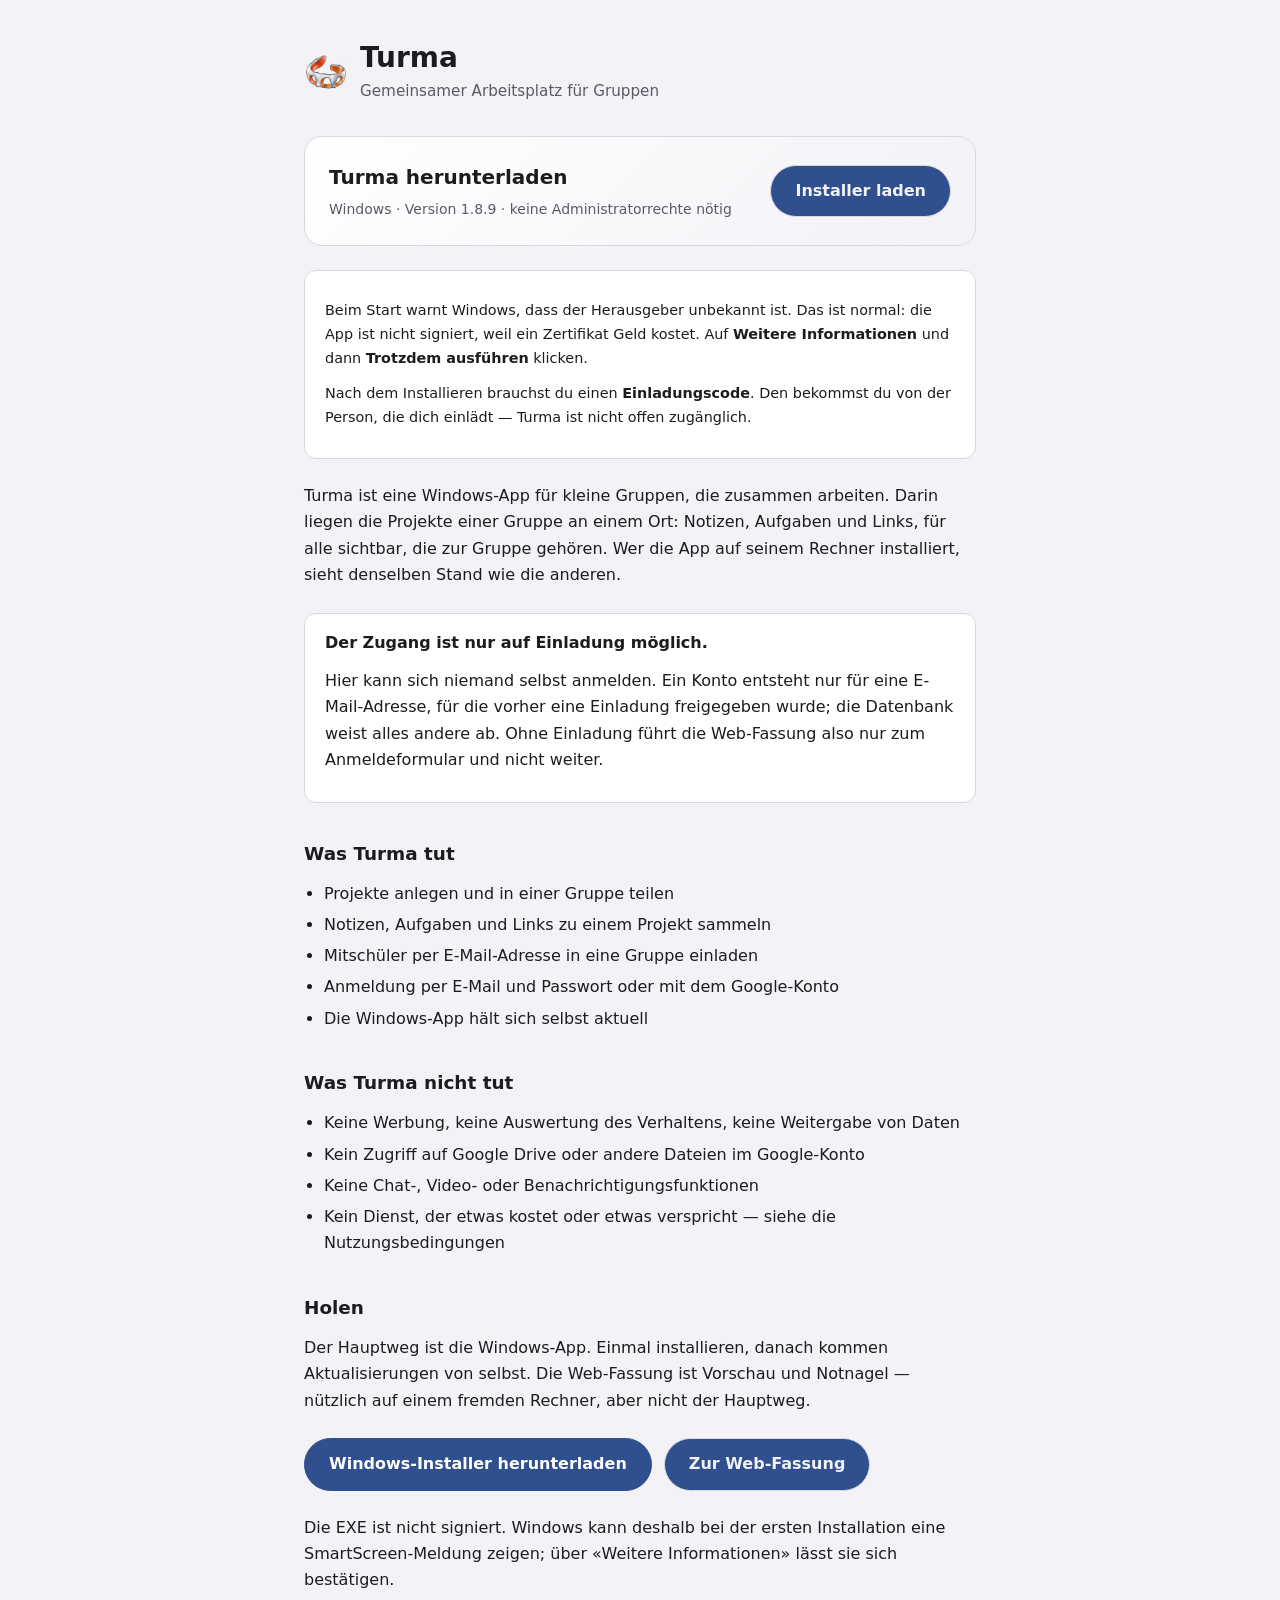
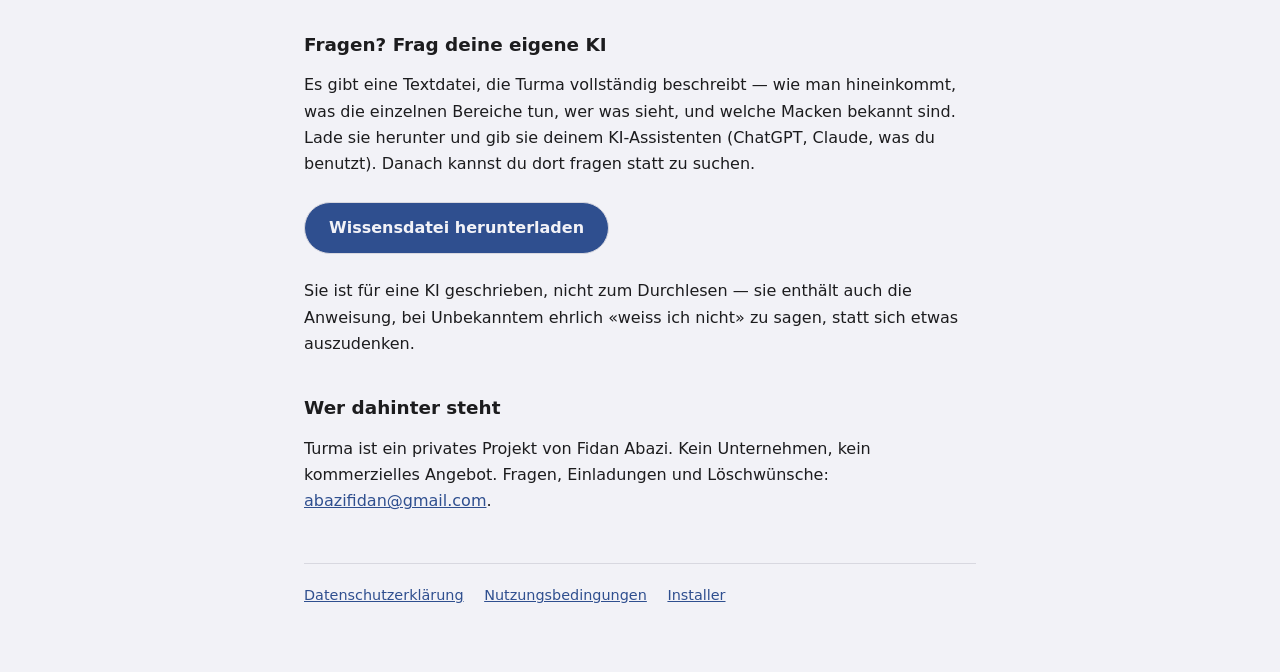
==== index.html @ 3667d367 "Turma Web-Stand aus 51032b6" ====
<!doctype html>
<html lang="de">
  <head>
    <meta charset="UTF-8" />
    <meta name="viewport" content="width=device-width, initial-scale=1.0" />
    <meta http-equiv="Content-Security-Policy" content="default-src 'self'; script-src 'none'; style-src 'self'; img-src 'self'; object-src 'none'; base-uri 'none'; form-action 'none'" />
    <meta name="theme-color" content="#f2f2f7" />
    <meta name="description" content="Turma ist ein gemeinsamer Arbeitsplatz fuer Gruppen, die zusammen an Projekten arbeiten. Zugang nur auf Einladung." />
    <link rel="icon" type="image/png" href="./turma-icon.png" />
    <link rel="stylesheet" href="./seite.css" />
    <title>Turma — gemeinsamer Arbeitsplatz für Projekte</title>
  </head>
  <body>
    <main>
      <header class="kopf">
        <img src="./turma-icon.png" alt="" />
        <div>
          <h1>Turma</h1>
          <p>Gemeinsamer Arbeitsplatz für Gruppen</p>
        </div>
      </header>

      <!-- Der Download steht oben, nicht unten. Wer hierherkommt, hat
           einen Einladungscode in der Hand und will die Datei; alles
           andere kann er danach lesen. Die Versionsnummer setzt
           seite-bauen.cjs ein, damit der Link beim naechsten Release
           nicht auf eine Datei zeigt, die es nicht mehr gibt. -->
      <section class="holen">
        <div>
          <h2>Turma herunterladen</h2>
          <p class="leise">Windows · Version 1.8.9 · keine Administratorrechte nötig</p>
        </div>
        <a class="knopf" href="https://github.com/fiabazi/fiabazi-turma-releases/releases/latest/download/Turma-Setup-1.8.9.exe">
          Installer laden
        </a>
      </section>

      <div class="kasten leise-kasten">
        <p>
          Beim Start warnt Windows, dass der Herausgeber unbekannt ist. Das ist
          normal: die App ist nicht signiert, weil ein Zertifikat Geld kostet.
          Auf <strong>Weitere Informationen</strong> und dann
          <strong>Trotzdem ausführen</strong> klicken.
        </p>
        <p>
          Nach dem Installieren brauchst du einen <strong>Einladungscode</strong>.
          Den bekommst du von der Person, die dich einlädt — Turma ist nicht
          offen zugänglich.
        </p>
      </div>

      <p>
        Turma ist eine Windows-App für kleine Gruppen, die zusammen arbeiten. Darin liegen die
        Projekte einer Gruppe an einem Ort: Notizen, Aufgaben und Links, für
        alle sichtbar, die zur Gruppe gehören. Wer die App auf seinem Rechner
        installiert, sieht denselben Stand wie die anderen.
      </p>

      <div class="kasten">
        <strong>Der Zugang ist nur auf Einladung möglich.</strong>
        <p>
          Hier kann sich niemand selbst anmelden. Ein Konto entsteht nur für
          eine E-Mail-Adresse, für die vorher eine Einladung freigegeben wurde;
          die Datenbank weist alles andere ab. Ohne Einladung führt die
          Web-Fassung also nur zum Anmeldeformular und nicht weiter.
        </p>
      </div>

      <h2>Was Turma tut</h2>
      <ul>
        <li>Projekte anlegen und in einer Gruppe teilen</li>
        <li>Notizen, Aufgaben und Links zu einem Projekt sammeln</li>
        <li>Mitschüler per E-Mail-Adresse in eine Gruppe einladen</li>
        <li>Anmeldung per E-Mail und Passwort oder mit dem Google-Konto</li>
        <li>Die Windows-App hält sich selbst aktuell</li>
      </ul>

      <h2>Was Turma nicht tut</h2>
      <ul>
        <li>Keine Werbung, keine Auswertung des Verhaltens, keine Weitergabe von Daten</li>
        <li>Kein Zugriff auf Google Drive oder andere Dateien im Google-Konto</li>
        <li>Keine Chat-, Video- oder Benachrichtigungsfunktionen</li>
        <li>Kein Dienst, der etwas kostet oder etwas verspricht — siehe die Nutzungsbedingungen</li>
      </ul>

      <h2>Holen</h2>
      <p>
        Der Hauptweg ist die Windows-App. Einmal installieren, danach
        kommen Aktualisierungen von selbst. Die Web-Fassung ist Vorschau und
        Notnagel — nützlich auf einem fremden Rechner, aber nicht der
        Hauptweg.
      </p>
      <div class="knoepfe">
        <a class="knopf wichtig" href="https://github.com/fiabazi/fiabazi-turma-releases/releases/latest">Windows-Installer herunterladen</a>
        <a class="knopf" href="./app/">Zur Web-Fassung</a>
      </div>
      <p>
        Die EXE ist nicht signiert. Windows kann deshalb bei der ersten
        Installation eine SmartScreen-Meldung zeigen; über «Weitere
        Informationen» lässt sie sich bestätigen.
      </p>

      <h2>Fragen? Frag deine eigene KI</h2>
      <p>
        Es gibt eine Textdatei, die Turma vollständig beschreibt — wie man
        hineinkommt, was die einzelnen Bereiche tun, wer was sieht, und
        welche Macken bekannt sind. Lade sie herunter und gib sie deinem
        KI-Assistenten (ChatGPT, Claude, was du benutzt). Danach kannst du
        dort fragen statt zu suchen.
      </p>
      <div class="knoepfe">
        <a class="knopf" href="./turma-fuer-deine-ki.md" download>Wissensdatei herunterladen</a>
      </div>
      <p>
        Sie ist für eine KI geschrieben, nicht zum Durchlesen — sie enthält
        auch die Anweisung, bei Unbekanntem ehrlich «weiss ich nicht» zu
        sagen, statt sich etwas auszudenken.
      </p>

      <h2>Wer dahinter steht</h2>
      <p>
        Turma ist ein privates Projekt von Fidan Abazi. Kein Unternehmen,
        kein kommerzielles Angebot. Fragen,
        Einladungen und Löschwünsche:
        <a href="mailto:abazifidan@gmail.com">abazifidan@gmail.com</a>.
      </p>

      <footer>
        <a href="./datenschutz.html">Datenschutzerklärung</a>
        <a href="./nutzungsbedingungen.html">Nutzungsbedingungen</a>
        <a href="https://github.com/fiabazi/fiabazi-turma-releases/releases/latest">Installer</a>
      </footer>
    </main>
  </body>
</html>
---- seite.css ----
/* Die drei oeffentlichen Seiten. Kein JavaScript, eine Datei Stil.
   Google ruft diese Seiten maschinell ab; sie muessen auch dann lesbar
   sein, wenn nichts laeuft ausser HTML und CSS. */
:root {
  --grund: #f2f2f7;
  --flaeche: #ffffff;
  --rand: #d8d8e0;
  --text: #1c1c1e;
  --leise: #5a5a66;
  --akzent: #2f4f8f;
}
@media (prefers-color-scheme: dark) {
  :root {
    --grund: #16161a;
    --flaeche: #1f1f25;
    --rand: #33333d;
    --text: #f2f2f7;
    --leise: #a3a3b0;
    --akzent: #9ab4ea;
  }
}
* { box-sizing: border-box; }
body {
  margin: 0;
  padding: 2.5rem 1rem 4rem;
  background: var(--grund);
  color: var(--text);
  font: 16px/1.65 -apple-system, "Segoe UI", system-ui, sans-serif;
}
main { max-width: 42rem; margin: 0 auto; }
header.kopf { display: flex; align-items: center; gap: 0.75rem; margin-bottom: 2rem; }
header.kopf img { width: 44px; height: 44px; border-radius: 10px; }
header.kopf p { margin: 0; color: var(--leise); font-size: 0.95rem; }
h1 { font-size: 1.75rem; line-height: 1.25; margin: 0 0 0.25rem; }
h2 { font-size: 1.15rem; margin: 2.25rem 0 0.5rem; }
h3 { font-size: 1rem; margin: 1.5rem 0 0.25rem; }
p, ul { margin: 0.75rem 0; }
ul { padding-left: 1.25rem; }
li { margin: 0.3rem 0; }
a { color: var(--akzent); }
.kasten {
  background: var(--flaeche);
  border: 1px solid var(--rand);
  border-radius: 12px;
  padding: 1rem 1.25rem;
  margin: 1.5rem 0;
}
.knoepfe { display: flex; flex-wrap: wrap; gap: 0.75rem; margin: 1.5rem 0; }
.knopf {
  display: inline-block;
  padding: 0.6rem 1.1rem;
  border-radius: 10px;
  border: 1px solid var(--rand);
  background: var(--flaeche);
  color: var(--text);
  text-decoration: none;
  font-weight: 500;
}
.knopf.wichtig { background: var(--akzent); border-color: var(--akzent); color: #ffffff; }
@media (prefers-color-scheme: dark) { .knopf.wichtig { color: #16161a; } }
footer {
  margin-top: 3rem;
  padding-top: 1.25rem;
  border-top: 1px solid var(--rand);
  color: var(--leise);
  font-size: 0.9rem;
}
footer a { margin-right: 1rem; }
dt { font-weight: 600; margin-top: 0.75rem; }
dd { margin: 0.15rem 0 0 0; color: var(--leise); }

/* --- Download ------------------------------------------------------------
   Das Erste auf der Seite, und als Block erkennbar: wer hierherkommt, hat
   einen Code in der Hand und will die Datei. */
.holen {
  display: flex;
  flex-wrap: wrap;
  align-items: center;
  justify-content: space-between;
  gap: 1rem;
  margin: 0 0 1.5rem;
  padding: 1.5rem;
  border-radius: 18px;
  background: linear-gradient(135deg, var(--flaeche), var(--grund));
  border: 1px solid var(--rand);
}
.holen h2 { margin: 0 0 0.25rem; font-size: 1.25rem; }
.holen .leise { margin: 0; color: var(--leise); font-size: 0.875rem; }
.knopf {
  display: inline-block;
  padding: 0.75rem 1.5rem;
  border-radius: 999px;
  background: var(--akzent);
  color: var(--grund);
  font-weight: 600;
  text-decoration: none;
}
.knopf:hover { filter: brightness(1.08); }
.leise-kasten { font-size: 0.9rem; }
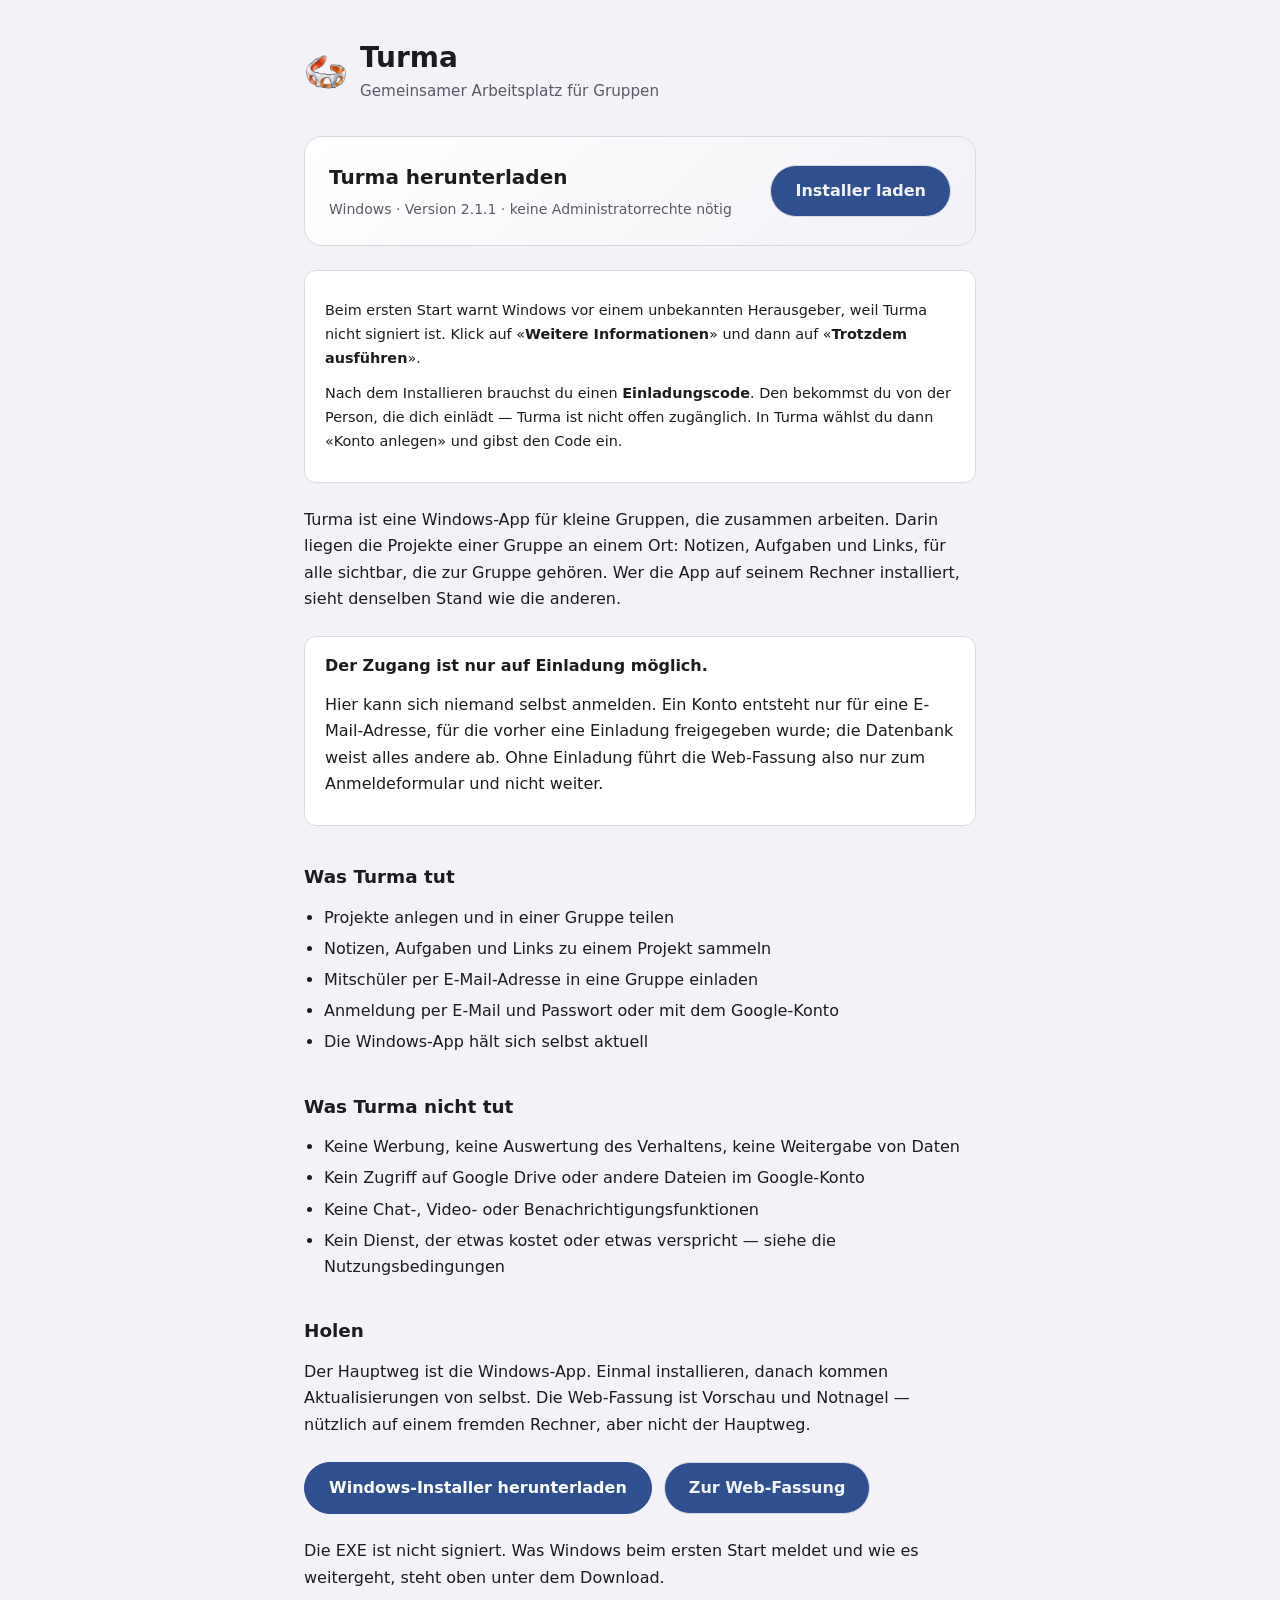
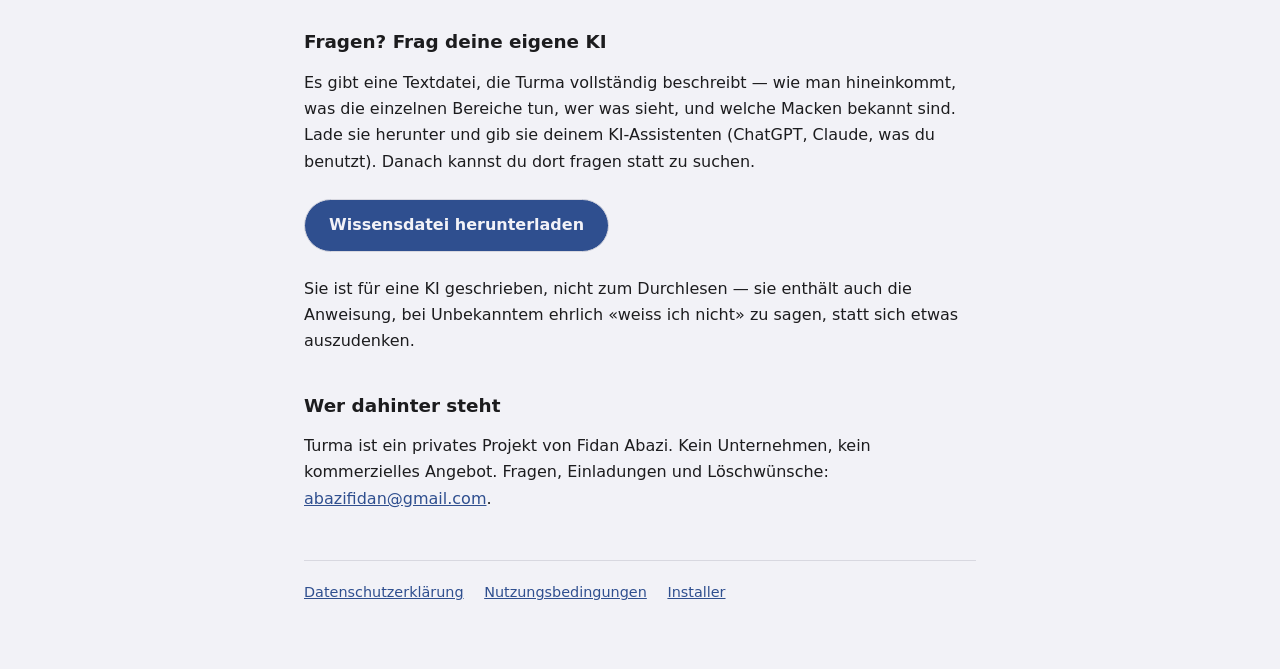
==== commit 31cdcea1: "Turma Web-Stand aus 658f016" ====
--- a/index.html
+++ b/index.html
@@ -28,24 +28,26 @@
       <section class="holen">
         <div>
           <h2>Turma herunterladen</h2>
-          <p class="leise">Windows · Version 1.8.9 · keine Administratorrechte nötig</p>
+          <p class="leise">Windows · Version 2.1.1 · keine Administratorrechte nötig</p>
         </div>
-        <a class="knopf" href="https://github.com/fiabazi/fiabazi-turma-releases/releases/latest/download/Turma-Setup-1.8.9.exe">
+        <a class="knopf" href="https://github.com/fiabazi/fiabazi-turma-releases/releases/latest/download/Turma-Setup-2.1.1.exe">
           Installer laden
         </a>
       </section>
 
       <div class="kasten leise-kasten">
+        <!-- Diese zwei Saetze stehen wortgleich im Begleittext, den die App
+             zum Einladungscode erzeugt (src/shared/einladung.ts). Ein Test
+             prueft, dass beide Stellen dasselbe sagen. -->
         <p>
-          Beim Start warnt Windows, dass der Herausgeber unbekannt ist. Das ist
-          normal: die App ist nicht signiert, weil ein Zertifikat Geld kostet.
-          Auf <strong>Weitere Informationen</strong> und dann
-          <strong>Trotzdem ausführen</strong> klicken.
+          Beim ersten Start warnt Windows vor einem unbekannten Herausgeber, weil Turma nicht signiert ist.
+          Klick auf «<strong>Weitere Informationen</strong>» und dann auf «<strong>Trotzdem ausführen</strong>».
         </p>
         <p>
           Nach dem Installieren brauchst du einen <strong>Einladungscode</strong>.
           Den bekommst du von der Person, die dich einlädt — Turma ist nicht
-          offen zugänglich.
+          offen zugänglich. In Turma wählst du dann «Konto anlegen» und gibst
+          den Code ein.
         </p>
       </div>
 
@@ -95,9 +97,8 @@
         <a class="knopf" href="./app/">Zur Web-Fassung</a>
       </div>
       <p>
-        Die EXE ist nicht signiert. Windows kann deshalb bei der ersten
-        Installation eine SmartScreen-Meldung zeigen; über «Weitere
-        Informationen» lässt sie sich bestätigen.
+        Die EXE ist nicht signiert. Was Windows beim ersten Start meldet und
+        wie es weitergeht, steht oben unter dem Download.
       </p>
 
       <h2>Fragen? Frag deine eigene KI</h2>
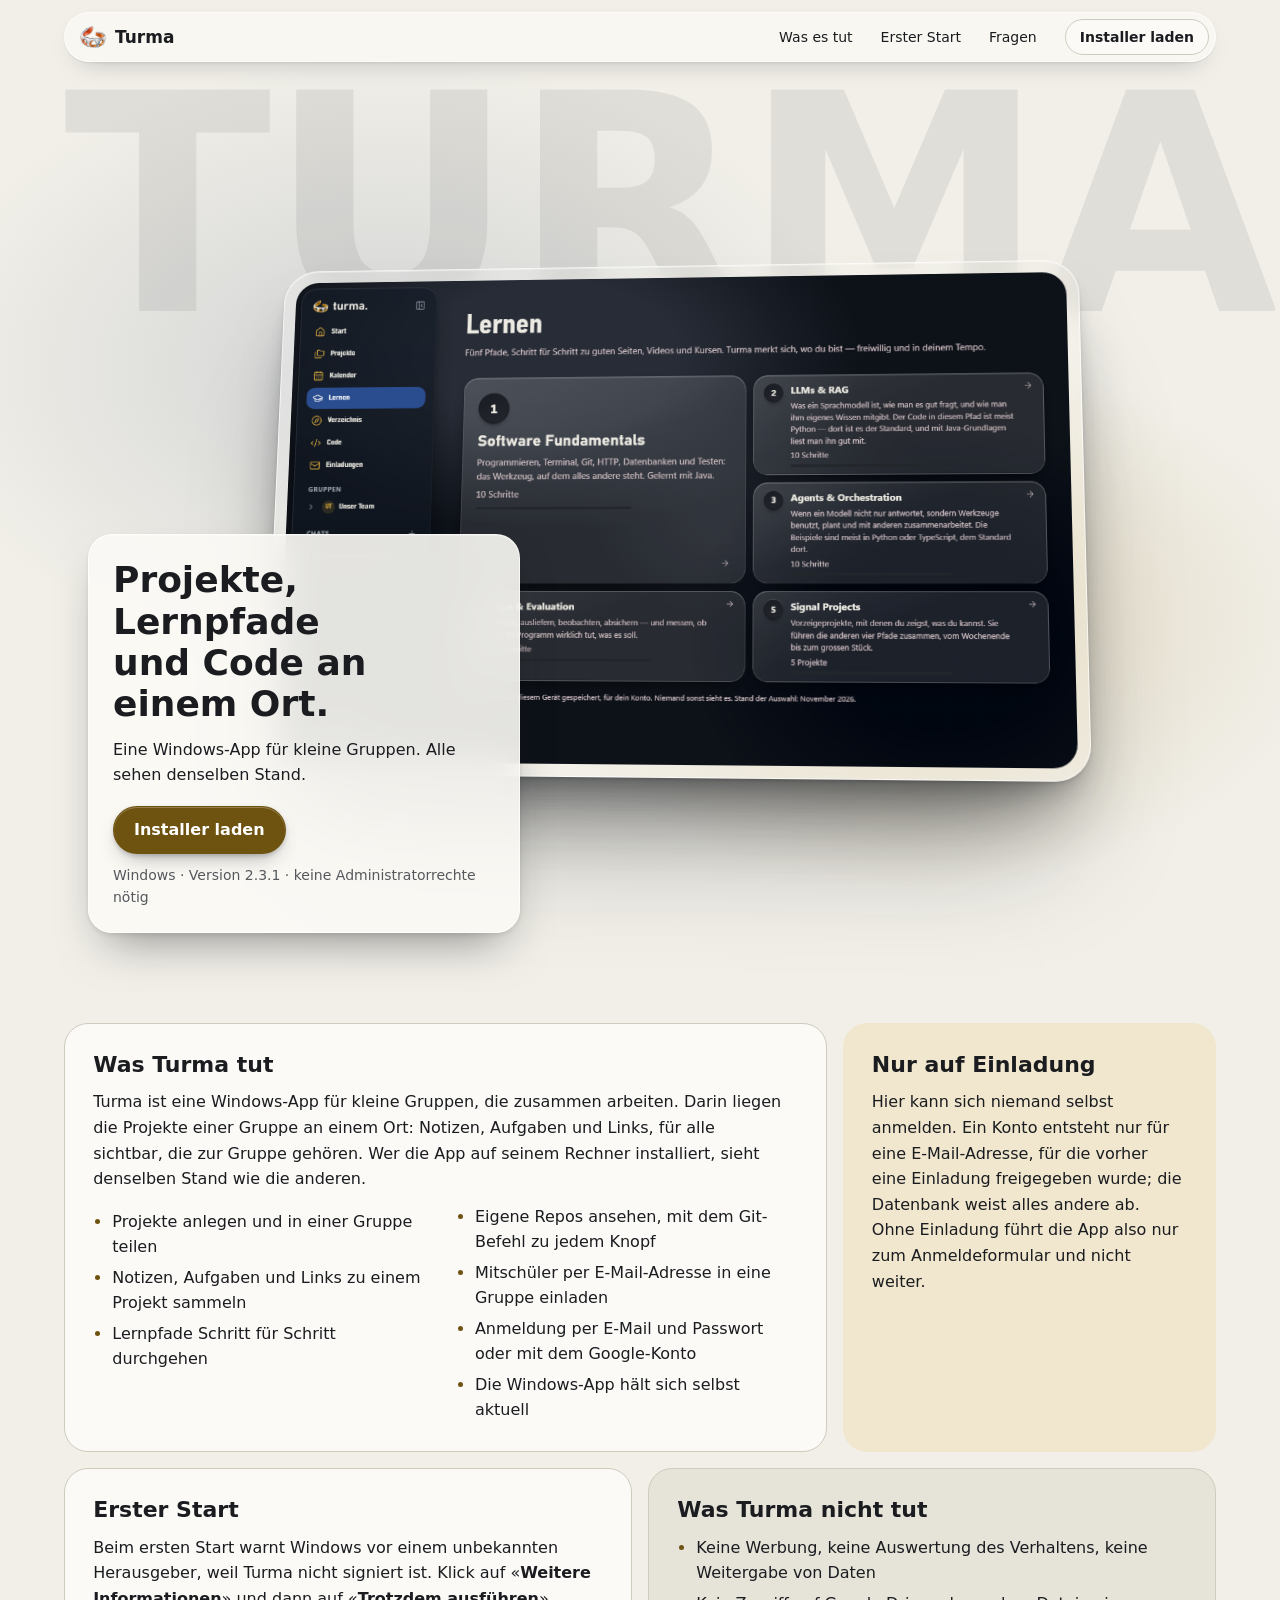
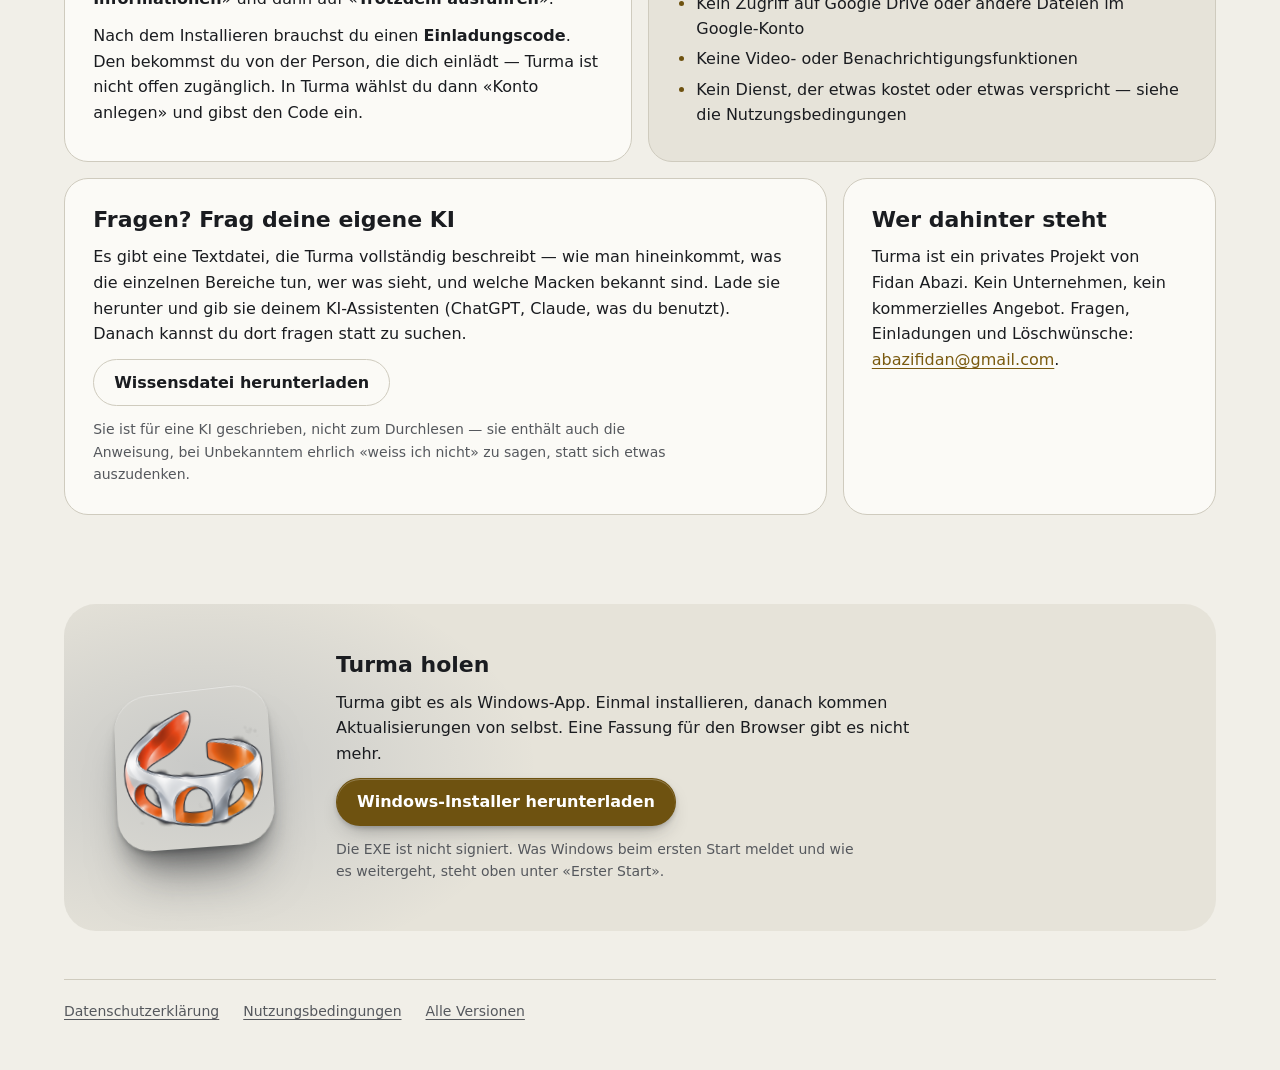
==== commit ced32117: "Turma Download-Seite aus 77675c7" ====
--- a/index.html
+++ b/index.html
@@ -4,133 +4,164 @@
     <meta charset="UTF-8" />
     <meta name="viewport" content="width=device-width, initial-scale=1.0" />
     <meta http-equiv="Content-Security-Policy" content="default-src 'self'; script-src 'none'; style-src 'self'; img-src 'self'; object-src 'none'; base-uri 'none'; form-action 'none'" />
-    <meta name="theme-color" content="#f2f2f7" />
+    <meta name="theme-color" content="#f1efe8" media="(prefers-color-scheme: light)" />
+    <meta name="theme-color" content="#0d1118" media="(prefers-color-scheme: dark)" />
     <meta name="description" content="Turma ist ein gemeinsamer Arbeitsplatz fuer Gruppen, die zusammen an Projekten arbeiten. Zugang nur auf Einladung." />
     <link rel="icon" type="image/png" href="./turma-icon.png" />
-    <link rel="stylesheet" href="./seite.css" />
+    <!-- Die Startseite hat ihren eigenen Stil (landing.css): Farben, Schrift
+         und Rundungen der App. Datenschutz und Nutzungsbedingungen bleiben
+         bei seite.css, schlicht wie bisher. -->
+    <link rel="stylesheet" href="./landing.css" />
     <title>Turma — gemeinsamer Arbeitsplatz für Projekte</title>
   </head>
   <body>
-    <main>
-      <header class="kopf">
-        <img src="./turma-icon.png" alt="" />
-        <div>
-          <h1>Turma</h1>
-          <p>Gemeinsamer Arbeitsplatz für Gruppen</p>
+    <header class="leiste">
+      <a class="marke" href="#oben"><img src="./turma-icon.png" alt="" width="28" height="28" />Turma</a>
+      <nav aria-label="Auf dieser Seite">
+        <a href="#was">Was es tut</a>
+        <a href="#start">Erster Start</a>
+        <a href="#fragen">Fragen</a>
+      </nav>
+      <a class="knopf klein" href="https://github.com/fiabazi/fiabazi-turma-releases/releases/latest/download/Turma-Setup-2.3.1.exe">Installer laden</a>
+    </header>
+
+    <main id="oben">
+      <!-- Die Bühne: das Wort gross dahinter, das Bild der App leicht
+           gekippt davor, der Download als Glaskarte obenauf. Der Download
+           bleibt im ersten Bildschirm: Wer hierherkommt, hat einen
+           Einladungscode in der Hand und will die Datei. Die
+           Versionsnummer setzt seite-bauen.cjs ein, damit der Link beim
+           naechsten Release nicht auf eine Datei zeigt, die es nicht mehr
+           gibt. -->
+      <section class="buehne">
+        <p class="riesenwort" aria-hidden="true">TURMA</p>
+        <div class="buehne-karte">
+          <h1>Projekte, Lernpfade und Code an einem Ort.</h1>
+          <p>Eine Windows-App für kleine Gruppen. Alle sehen denselben Stand.</p>
+          <a class="knopf wichtig" href="https://github.com/fiabazi/fiabazi-turma-releases/releases/latest/download/Turma-Setup-2.3.1.exe">
+            Installer laden
+          </a>
+          <p class="leise">Windows · Version 2.3.1 · keine Administratorrechte nötig</p>
         </div>
-      </header>
-
-      <!-- Der Download steht oben, nicht unten. Wer hierherkommt, hat
-           einen Einladungscode in der Hand und will die Datei; alles
-           andere kann er danach lesen. Die Versionsnummer setzt
-           seite-bauen.cjs ein, damit der Link beim naechsten Release
-           nicht auf eine Datei zeigt, die es nicht mehr gibt. -->
-      <section class="holen">
-        <div>
-          <h2>Turma herunterladen</h2>
-          <p class="leise">Windows · Version 2.1.1 · keine Administratorrechte nötig</p>
+        <div class="buehne-bild">
+          <div class="glasrahmen">
+            <img src="./turma-app.png" width="1280" height="800"
+              alt="Turma im dunklen Design: links die Leiste mit Start, Projekte, Kalender, Lernen, Verzeichnis und Code, rechts der Bereich Lernen mit fünf Lernpfaden als Raster." />
+          </div>
         </div>
-        <a class="knopf" href="https://github.com/fiabazi/fiabazi-turma-releases/releases/latest/download/Turma-Setup-2.1.1.exe">
-          Installer laden
-        </a>
       </section>
 
-      <div class="kasten leise-kasten">
-        <!-- Diese zwei Saetze stehen wortgleich im Begleittext, den die App
-             zum Einladungscode erzeugt (src/shared/einladung.ts). Ein Test
-             prueft, dass beide Stellen dasselbe sagen. -->
-        <p>
-          Beim ersten Start warnt Windows vor einem unbekannten Herausgeber, weil Turma nicht signiert ist.
-          Klick auf «<strong>Weitere Informationen</strong>» und dann auf «<strong>Trotzdem ausführen</strong>».
-        </p>
-        <p>
-          Nach dem Installieren brauchst du einen <strong>Einladungscode</strong>.
-          Den bekommst du von der Person, die dich einlädt — Turma ist nicht
-          offen zugänglich. In Turma wählst du dann «Konto anlegen» und gibst
-          den Code ein.
-        </p>
+      <div class="bento">
+        <section class="zelle zelle-breit" id="was">
+          <h2>Was Turma tut</h2>
+          <p>
+            Turma ist eine Windows-App für kleine Gruppen, die zusammen arbeiten. Darin liegen die
+            Projekte einer Gruppe an einem Ort: Notizen, Aufgaben und Links, für
+            alle sichtbar, die zur Gruppe gehören. Wer die App auf seinem Rechner
+            installiert, sieht denselben Stand wie die anderen.
+          </p>
+          <ul class="zweispaltig">
+            <li>Projekte anlegen und in einer Gruppe teilen</li>
+            <li>Notizen, Aufgaben und Links zu einem Projekt sammeln</li>
+            <li>Lernpfade Schritt für Schritt durchgehen</li>
+            <li>Eigene Repos ansehen, mit dem Git-Befehl zu jedem Knopf</li>
+            <li>Mitschüler per E-Mail-Adresse in eine Gruppe einladen</li>
+            <li>Anmeldung per E-Mail und Passwort oder mit dem Google-Konto</li>
+            <li>Die Windows-App hält sich selbst aktuell</li>
+          </ul>
+        </section>
+
+        <section class="zelle zelle-messing">
+          <h2>Nur auf Einladung</h2>
+          <p>
+            Hier kann sich niemand selbst anmelden. Ein Konto entsteht nur für
+            eine E-Mail-Adresse, für die vorher eine Einladung freigegeben wurde;
+            die Datenbank weist alles andere ab. Ohne Einladung führt die
+            App also nur zum Anmeldeformular und nicht weiter.
+          </p>
+        </section>
+
+        <section class="zelle zelle-halb" id="start">
+          <h2>Erster Start</h2>
+          <!-- Diese zwei Saetze stehen wortgleich im Begleittext, den die App
+               zum Einladungscode erzeugt (src/shared/einladung.ts). Ein Test
+               prueft, dass beide Stellen dasselbe sagen. -->
+          <p>
+            Beim ersten Start warnt Windows vor einem unbekannten Herausgeber, weil Turma nicht signiert ist.
+            Klick auf «<strong>Weitere Informationen</strong>» und dann auf «<strong>Trotzdem ausführen</strong>».
+          </p>
+          <p>
+            Nach dem Installieren brauchst du einen <strong>Einladungscode</strong>.
+            Den bekommst du von der Person, die dich einlädt — Turma ist nicht
+            offen zugänglich. In Turma wählst du dann «Konto anlegen» und gibst
+            den Code ein.
+          </p>
+        </section>
+
+        <section class="zelle zelle-halb zelle-tief">
+          <h2>Was Turma nicht tut</h2>
+          <ul>
+            <li>Keine Werbung, keine Auswertung des Verhaltens, keine Weitergabe von Daten</li>
+            <li>Kein Zugriff auf Google Drive oder andere Dateien im Google-Konto</li>
+            <li>Keine Video- oder Benachrichtigungsfunktionen</li>
+            <li>Kein Dienst, der etwas kostet oder etwas verspricht — siehe die Nutzungsbedingungen</li>
+          </ul>
+        </section>
+
+        <section class="zelle zelle-breit" id="fragen">
+          <h2>Fragen? Frag deine eigene KI</h2>
+          <p>
+            Es gibt eine Textdatei, die Turma vollständig beschreibt — wie man
+            hineinkommt, was die einzelnen Bereiche tun, wer was sieht, und
+            welche Macken bekannt sind. Lade sie herunter und gib sie deinem
+            KI-Assistenten (ChatGPT, Claude, was du benutzt). Danach kannst du
+            dort fragen statt zu suchen.
+          </p>
+          <p>
+            <a class="knopf" href="./turma-fuer-deine-ki.md" download>Wissensdatei herunterladen</a>
+          </p>
+          <p class="leise">
+            Sie ist für eine KI geschrieben, nicht zum Durchlesen — sie enthält
+            auch die Anweisung, bei Unbekanntem ehrlich «weiss ich nicht» zu
+            sagen, statt sich etwas auszudenken.
+          </p>
+        </section>
+
+        <section class="zelle">
+          <h2>Wer dahinter steht</h2>
+          <p>
+            Turma ist ein privates Projekt von Fidan Abazi. Kein Unternehmen,
+            kein kommerzielles Angebot. Fragen,
+            Einladungen und Löschwünsche:
+            <a href="mailto:abazifidan@gmail.com">abazifidan@gmail.com</a>.
+          </p>
+        </section>
       </div>
 
-      <p>
-        Turma ist eine Windows-App für kleine Gruppen, die zusammen arbeiten. Darin liegen die
-        Projekte einer Gruppe an einem Ort: Notizen, Aufgaben und Links, für
-        alle sichtbar, die zur Gruppe gehören. Wer die App auf seinem Rechner
-        installiert, sieht denselben Stand wie die anderen.
-      </p>
+      <section class="schluss">
+        <img class="symbol" src="./turma-icon.png" alt="" width="160" height="160" />
+        <div>
+          <h2>Turma holen</h2>
+          <p>
+            Turma gibt es als Windows-App. Einmal installieren, danach
+            kommen Aktualisierungen von selbst. Eine Fassung für den Browser
+            gibt es nicht mehr.
+          </p>
+          <p>
+            <a class="knopf wichtig" href="https://github.com/fiabazi/fiabazi-turma-releases/releases/latest/download/Turma-Setup-2.3.1.exe">Windows-Installer herunterladen</a>
+          </p>
+          <p class="leise">
+            Die EXE ist nicht signiert. Was Windows beim ersten Start meldet und
+            wie es weitergeht, steht oben unter «Erster Start».
+          </p>
+        </div>
+      </section>
+    </main>
 
-      <div class="kasten">
-        <strong>Der Zugang ist nur auf Einladung möglich.</strong>
-        <p>
-          Hier kann sich niemand selbst anmelden. Ein Konto entsteht nur für
-          eine E-Mail-Adresse, für die vorher eine Einladung freigegeben wurde;
-          die Datenbank weist alles andere ab. Ohne Einladung führt die
-          Web-Fassung also nur zum Anmeldeformular und nicht weiter.
-        </p>
-      </div>
-
-      <h2>Was Turma tut</h2>
-      <ul>
-        <li>Projekte anlegen und in einer Gruppe teilen</li>
-        <li>Notizen, Aufgaben und Links zu einem Projekt sammeln</li>
-        <li>Mitschüler per E-Mail-Adresse in eine Gruppe einladen</li>
-        <li>Anmeldung per E-Mail und Passwort oder mit dem Google-Konto</li>
-        <li>Die Windows-App hält sich selbst aktuell</li>
-      </ul>
-
-      <h2>Was Turma nicht tut</h2>
-      <ul>
-        <li>Keine Werbung, keine Auswertung des Verhaltens, keine Weitergabe von Daten</li>
-        <li>Kein Zugriff auf Google Drive oder andere Dateien im Google-Konto</li>
-        <li>Keine Chat-, Video- oder Benachrichtigungsfunktionen</li>
-        <li>Kein Dienst, der etwas kostet oder etwas verspricht — siehe die Nutzungsbedingungen</li>
-      </ul>
-
-      <h2>Holen</h2>
-      <p>
-        Der Hauptweg ist die Windows-App. Einmal installieren, danach
-        kommen Aktualisierungen von selbst. Die Web-Fassung ist Vorschau und
-        Notnagel — nützlich auf einem fremden Rechner, aber nicht der
-        Hauptweg.
-      </p>
-      <div class="knoepfe">
-        <a class="knopf wichtig" href="https://github.com/fiabazi/fiabazi-turma-releases/releases/latest">Windows-Installer herunterladen</a>
-        <a class="knopf" href="./app/">Zur Web-Fassung</a>
-      </div>
-      <p>
-        Die EXE ist nicht signiert. Was Windows beim ersten Start meldet und
-        wie es weitergeht, steht oben unter dem Download.
-      </p>
-
-      <h2>Fragen? Frag deine eigene KI</h2>
-      <p>
-        Es gibt eine Textdatei, die Turma vollständig beschreibt — wie man
-        hineinkommt, was die einzelnen Bereiche tun, wer was sieht, und
-        welche Macken bekannt sind. Lade sie herunter und gib sie deinem
-        KI-Assistenten (ChatGPT, Claude, was du benutzt). Danach kannst du
-        dort fragen statt zu suchen.
-      </p>
-      <div class="knoepfe">
-        <a class="knopf" href="./turma-fuer-deine-ki.md" download>Wissensdatei herunterladen</a>
-      </div>
-      <p>
-        Sie ist für eine KI geschrieben, nicht zum Durchlesen — sie enthält
-        auch die Anweisung, bei Unbekanntem ehrlich «weiss ich nicht» zu
-        sagen, statt sich etwas auszudenken.
-      </p>
-
-      <h2>Wer dahinter steht</h2>
-      <p>
-        Turma ist ein privates Projekt von Fidan Abazi. Kein Unternehmen,
-        kein kommerzielles Angebot. Fragen,
-        Einladungen und Löschwünsche:
-        <a href="mailto:abazifidan@gmail.com">abazifidan@gmail.com</a>.
-      </p>
-
-      <footer>
-        <a href="./datenschutz.html">Datenschutzerklärung</a>
-        <a href="./nutzungsbedingungen.html">Nutzungsbedingungen</a>
-        <a href="https://github.com/fiabazi/fiabazi-turma-releases/releases/latest">Installer</a>
-      </footer>
-    </main>
+    <footer>
+      <a href="./datenschutz.html">Datenschutzerklärung</a>
+      <a href="./nutzungsbedingungen.html">Nutzungsbedingungen</a>
+      <a href="https://github.com/fiabazi/fiabazi-turma-releases/releases/latest">Alle Versionen</a>
+    </footer>
   </body>
 </html>
--- a/landing.css
+++ b/landing.css
@@ -0,0 +1,246 @@
+/* Die Download-Seite (index.html). Kein JavaScript, eine Datei Stil.
+   Datenschutz und Nutzungsbedingungen bleiben bei seite.css.
+
+   Farben, Schrift und Rundungen sind die der App (src/renderer/src/style.css):
+   hell ist Papier, dunkel ist Tinte auf Marine; Messing sagt, was du tun
+   kannst. Die Werte stehen hier ausgeschrieben, weil die Seite fuer sich
+   gebaut und ausgeliefert wird.
+
+   Vier Mittel, jedes an genau einer Stelle:
+   - Riesenschrift: das Wort „TURMA" hinter der Bühne, reine Zierde.
+   - Glas: der Rahmen um das Bild der App, die Download-Karte, die Leiste.
+     Darunter liegen nur eigene, feste Gründe (Wort, Lichtflecken, das
+     eigene Bild), damit der Kontrast berechenbar bleibt.
+   - Weiches 3D: das gekippte Bild und das Symbol am Schluss, nur aus
+     Neigung und mehrlagigen Schatten.
+   - Bento: die Zellen darunter, verschieden gross und verschieden getönt. */
+:root {
+  color-scheme: light dark;
+  --schrift-marke: Bahnschrift, 'Segoe UI Variable Display', 'Segoe UI', system-ui, sans-serif;
+  --schrift-text: 'Segoe UI Variable Text', 'Segoe UI', system-ui, sans-serif;
+
+  --grund: #f1efe8;
+  --flaeche: #fbfaf6;
+  --tief: #e6e3d9;
+  --text: #1a1c20;
+  --leise: #55585d;
+  --linie: #cfcbbe;
+  --messing: #6e5210;
+  --messing-hover: #5a420b;
+  --messing-weich: #f0e7ce;
+  --auf-messing: #ffffff;
+  --verweis: #7a5a10;
+  --fleck-blau: #1d346126;
+  --fleck-messing: #9a731833;
+  --wort: #1a1c2014;
+  --glas: #fbfaf6b8;
+  --glas-dicht: #fbfaf6e6;
+  --glas-rand: #ffffffb3;
+  --schatten: 26 28 32;
+
+  --rund: 14px;
+  --rund-gross: 24px;
+  --auslauf: cubic-bezier(.16, 1, .3, 1);
+}
+@media (prefers-color-scheme: dark) {
+  :root {
+    --grund: #0d1118;
+    --flaeche: #171b23;
+    --tief: #11151c;
+    --text: #eceae2;
+    --leise: #a3a9b3;
+    --linie: #2c323d;
+    --messing: #d9a93c;
+    --messing-hover: #e8bc57;
+    --messing-weich: #d9a93c24;
+    --auf-messing: #151619;
+    --verweis: #e0b450;
+    --fleck-blau: #2f58a84d;
+    --fleck-messing: #d9a93c26;
+    --wort: #eceae212;
+    --glas: #171b23b3;
+    --glas-dicht: #171b23e6;
+    --glas-rand: #ffffff24;
+    --schatten: 0 0 0;
+  }
+}
+
+*, *::before, *::after { box-sizing: border-box; }
+html { scroll-behavior: smooth; scroll-padding-top: 5rem; }
+body {
+  margin: 0;
+  background: var(--grund);
+  color: var(--text);
+  font: 1rem/1.6 var(--schrift-text);
+  overflow-x: clip;
+}
+::selection { background: var(--messing); color: var(--auf-messing); }
+a { color: var(--verweis); text-underline-offset: .18em; }
+:focus-visible { outline: 2px solid var(--messing); outline-offset: 3px; border-radius: 6px; }
+h1, h2 { margin: 0; font-family: var(--schrift-marke); line-height: 1.15; text-wrap: balance; }
+h2 { font-size: 1.375rem; font-weight: 600; }
+p, ul { margin: .75rem 0 0; }
+ul { padding-left: 1.2rem; }
+li { margin: .3rem 0; }
+li::marker { color: var(--messing); }
+.leise { color: var(--leise); font-size: .875rem; }
+
+/* --- Knöpfe ---------------------------------------------------------------- */
+.knopf {
+  display: inline-flex; align-items: center; justify-content: center;
+  min-height: 44px; padding: .625rem 1.25rem;
+  border: 1px solid var(--linie); border-radius: 999px;
+  background: var(--flaeche); color: var(--text);
+  font-family: var(--schrift-marke); font-weight: 600; text-decoration: none;
+  transition: background-color 160ms var(--auslauf), transform 160ms var(--auslauf);
+}
+.knopf:hover { background: var(--tief); }
+.knopf:active { transform: scale(.97); }
+.knopf.wichtig { border-color: transparent; background: var(--messing); color: var(--auf-messing);
+  box-shadow: 0 1px 0 #ffffff40 inset, 0 2px 4px rgb(var(--schatten) / .18), 0 10px 22px -10px rgb(var(--schatten) / .45); }
+.knopf.wichtig:hover { background: var(--messing-hover); }
+.knopf.klein { min-height: 36px; padding: .375rem .875rem; font-size: .875rem; }
+
+/* --- Leiste oben: eine Glaspille ------------------------------------------- */
+.leiste {
+  position: sticky; top: .75rem; z-index: 10;
+  display: flex; align-items: center; gap: 1rem;
+  width: min(72rem, calc(100% - 2rem)); margin: .75rem auto 0; padding: .375rem .375rem .375rem .875rem;
+  border: 1px solid var(--glas-rand); border-radius: 999px;
+  background: var(--glas); backdrop-filter: blur(16px) saturate(1.2);
+  box-shadow: 0 1px 2px rgb(var(--schatten) / .08), 0 10px 28px -16px rgb(var(--schatten) / .4);
+}
+.marke { display: inline-flex; align-items: center; gap: .5rem; color: var(--text);
+  font-family: var(--schrift-marke); font-weight: 700; font-size: 1.0625rem; text-decoration: none; }
+.marke img { border-radius: 7px; }
+.leiste nav { display: flex; gap: .25rem; margin-left: auto; }
+.leiste nav a { padding: .375rem .75rem; border-radius: 999px; color: var(--text); font-size: .875rem; text-decoration: none; }
+.leiste nav a:hover { background: rgb(var(--schatten) / .07); }
+@media (prefers-color-scheme: dark) { .leiste nav a:hover { background: #ffffff14; } }
+
+/* --- Bühne ----------------------------------------------------------------- */
+main { width: min(72rem, calc(100% - 2rem)); margin: 0 auto; }
+.buehne {
+  position: relative; display: grid; justify-items: center;
+  padding: clamp(.5rem, 1.5vw, 1.25rem) 0 clamp(3rem, 7vw, 6rem);
+}
+/* Zwei weiche Lichtflecken in den Farben des Symbols: Marine und Messing. */
+.buehne::before {
+  content: ''; position: absolute; z-index: -1; inset: -6rem calc(50% - 50vw) 0;
+  background:
+    radial-gradient(42rem 28rem at 30% 38%, var(--fleck-blau), transparent 70%),
+    radial-gradient(36rem 24rem at 72% 62%, var(--fleck-messing), transparent 70%);
+}
+/* Das Wort ist Zierde: aria-hidden im HTML, keine Information. Es wächst
+   mit der Breite; die Überschrift der Seite ist die h1 in der Karte. */
+.riesenwort {
+  margin: 0; max-width: 100%; overflow: clip; white-space: nowrap; user-select: none;
+  font-family: var(--schrift-marke); font-weight: 700; font-stretch: 85%;
+  font-size: clamp(5.5rem, 25vw, 19rem); line-height: .82; letter-spacing: -.01em;
+  color: var(--wort);
+}
+/* Das Bild der App, leicht nach hinten gekippt. Der Rahmen ist Glas: Durch
+   ihn scheint das Wort dahinter, unscharf. */
+.buehne-bild { width: min(52rem, 100%); margin-top: clamp(-5.5rem, -6.5vw, -1.5rem); perspective: 1800px; }
+.glasrahmen {
+  padding: clamp(.375rem, 1vw, .75rem);
+  border: 1px solid var(--glas-rand); border-radius: calc(var(--rund-gross) + .75rem);
+  background: linear-gradient(145deg, #ffffff3d, #ffffff0f 45%, #ffffff24);
+  backdrop-filter: blur(14px) saturate(1.25);
+  transform: rotateX(9deg) rotateY(-5deg) rotateZ(.6deg); transform-origin: 50% 100%;
+  box-shadow:
+    0 1px 0 #ffffff59 inset,
+    0 2px 3px rgb(var(--schatten) / .12),
+    0 14px 24px -10px rgb(var(--schatten) / .28),
+    0 46px 70px -28px rgb(var(--schatten) / .5),
+    0 90px 120px -50px rgb(var(--schatten) / .45);
+}
+.glasrahmen img { display: block; width: 100%; height: auto; border-radius: var(--rund-gross); }
+/* Der eine Moment Bewegung: Das Bild legt sich beim Laden in seine Neigung. */
+@media (prefers-reduced-motion: no-preference) {
+  .glasrahmen { animation: hinlegen 900ms var(--auslauf) both; }
+  @keyframes hinlegen { from { transform: rotateX(20deg) rotateY(-9deg) rotateZ(1.2deg) translateY(1.5rem); } }
+}
+/* Die Download-Karte liegt vorn links auf dem Bild. Fast deckend, damit der
+   Text über dem Bild sicher lesbar bleibt. */
+.buehne-karte {
+  position: relative; z-index: 2; order: 3; justify-self: start;
+  width: min(27rem, 100%); margin-top: clamp(-17rem, -19vw, -3rem); margin-left: clamp(0rem, 2vw, 1.5rem);
+  padding: 1.5rem;
+  border: 1px solid var(--glas-rand); border-radius: var(--rund-gross);
+  background: var(--glas-dicht); backdrop-filter: blur(18px) saturate(1.2);
+  box-shadow: 0 1px 0 #ffffff40 inset, 0 2px 4px rgb(var(--schatten) / .1), 0 24px 48px -20px rgb(var(--schatten) / .5);
+}
+.buehne-karte h1 { font-size: clamp(1.625rem, 1.2rem + 1.6vw, 2.25rem); font-weight: 700; }
+.buehne-karte .knopf { margin-top: 1.125rem; }
+.buehne-karte .leise { margin-top: .625rem; }
+
+/* --- Bento ----------------------------------------------------------------- */
+.bento { display: grid; grid-template-columns: repeat(6, minmax(0, 1fr)); gap: 1rem; }
+.zelle {
+  grid-column: span 2; padding: clamp(1.25rem, 2.2vw, 2rem);
+  border: 1px solid var(--linie); border-radius: var(--rund-gross);
+  background: var(--flaeche);
+}
+.zelle-breit { grid-column: span 4; }
+.zelle-halb { grid-column: span 3; }
+.zelle-messing { border-color: transparent; background: var(--messing-weich); }
+.zelle-tief { background: var(--tief); }
+.zelle p, .zelle li { max-width: 68ch; }
+.zweispaltig { columns: 2 16rem; column-gap: 2.5rem; }
+.zweispaltig li { break-inside: avoid; }
+@media (max-width: 56rem) {
+  .zelle, .zelle-breit, .zelle-halb { grid-column: 1 / -1; }
+}
+
+/* --- Schluss: das Symbol in weichem 3D ------------------------------------- */
+.schluss {
+  display: grid; grid-template-columns: auto minmax(0, 1fr); align-items: center; gap: clamp(1.5rem, 5vw, 4rem);
+  margin: clamp(3rem, 7vw, 6rem) 0 0; padding: clamp(1.5rem, 4vw, 3rem);
+  border-radius: calc(var(--rund-gross) + .5rem);
+  background:
+    radial-gradient(30rem 18rem at 12% 50%, var(--fleck-blau), transparent 70%),
+    var(--tief);
+}
+.schluss p { max-width: 60ch; }
+.symbol {
+  width: clamp(6rem, 16vw, 10rem); height: auto; border-radius: 22%;
+  transform: perspective(900px) rotateX(10deg) rotateY(-14deg) rotateZ(-3deg);
+  box-shadow:
+    0 1px 0 #ffffff66 inset,
+    0 3px 4px rgb(var(--schatten) / .2),
+    0 16px 22px -8px rgb(var(--schatten) / .35),
+    0 40px 50px -22px rgb(var(--schatten) / .55);
+}
+@media (max-width: 40rem) { .schluss { grid-template-columns: minmax(0, 1fr); } }
+
+footer {
+  display: flex; flex-wrap: wrap; gap: .5rem 1.5rem;
+  width: min(72rem, calc(100% - 2rem)); margin: 3rem auto 0; padding: 1.25rem 0 3rem;
+  border-top: 1px solid var(--linie); font-size: .875rem;
+}
+footer a { color: var(--leise); }
+
+/* --- Schmal ---------------------------------------------------------------- */
+@media (max-width: 44rem) {
+  .leiste nav { display: none; }
+  .leiste .knopf { margin-left: auto; }
+  /* Karte zuerst und in voller Breite, das Bild darunter, weniger gekippt. */
+  .buehne-karte { order: 0; width: 100%; margin: clamp(-3rem, -9vw, -1.5rem) 0 0; }
+  .buehne-bild { margin-top: 1.5rem; }
+  .glasrahmen { transform: rotateX(6deg); }
+}
+
+/* --- Wer weniger Durchsicht, mehr Kontrast oder feste Farben will ---------- */
+@media (prefers-reduced-transparency: reduce), (prefers-contrast: more) {
+  .leiste, .buehne-karte { background: var(--flaeche); backdrop-filter: none; border-color: var(--linie); }
+  .glasrahmen { background: var(--tief); backdrop-filter: none; border-color: var(--linie); }
+}
+@media (forced-colors: active) {
+  .leiste, .buehne-karte, .glasrahmen, .zelle, .schluss, .knopf { border: 1px solid CanvasText; backdrop-filter: none; }
+  .riesenwort { display: none; }
+}
+@media print {
+  .leiste, .riesenwort { display: none; }
+  .glasrahmen { transform: none; box-shadow: none; }
+}
